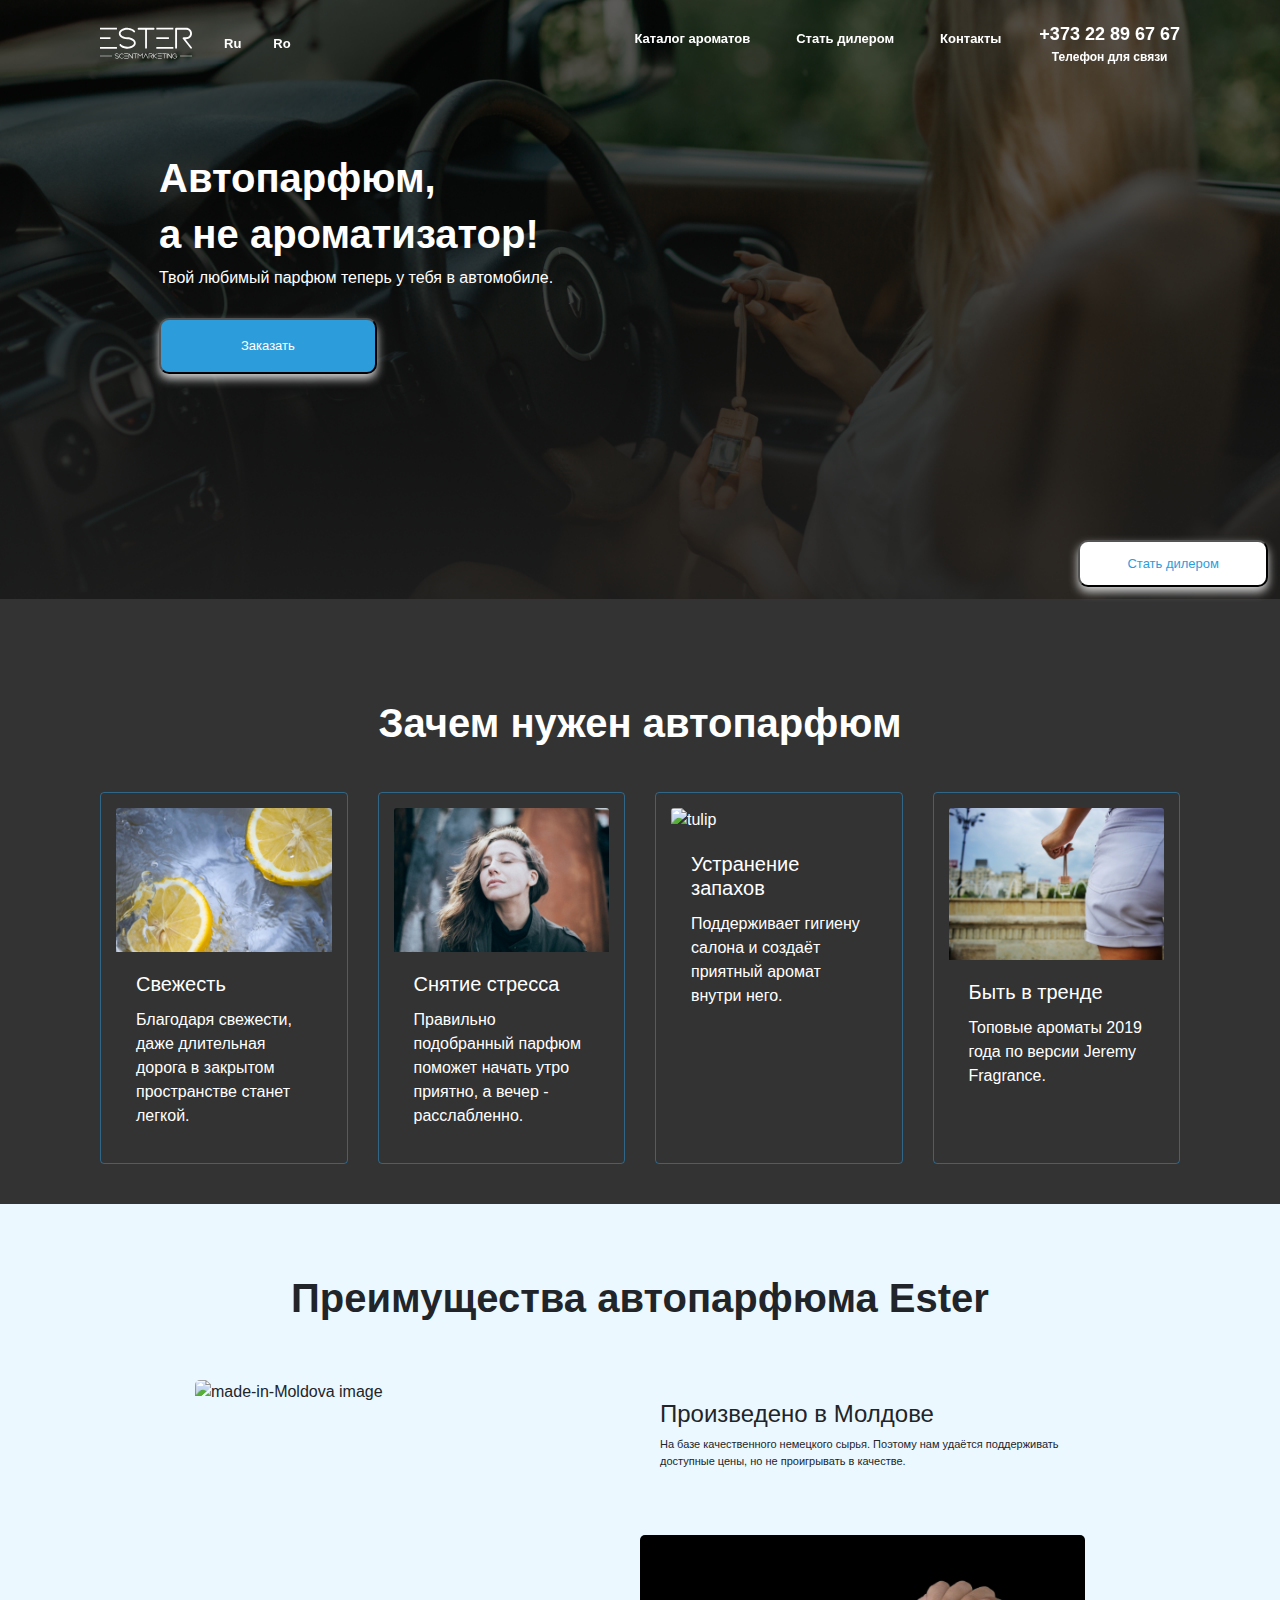
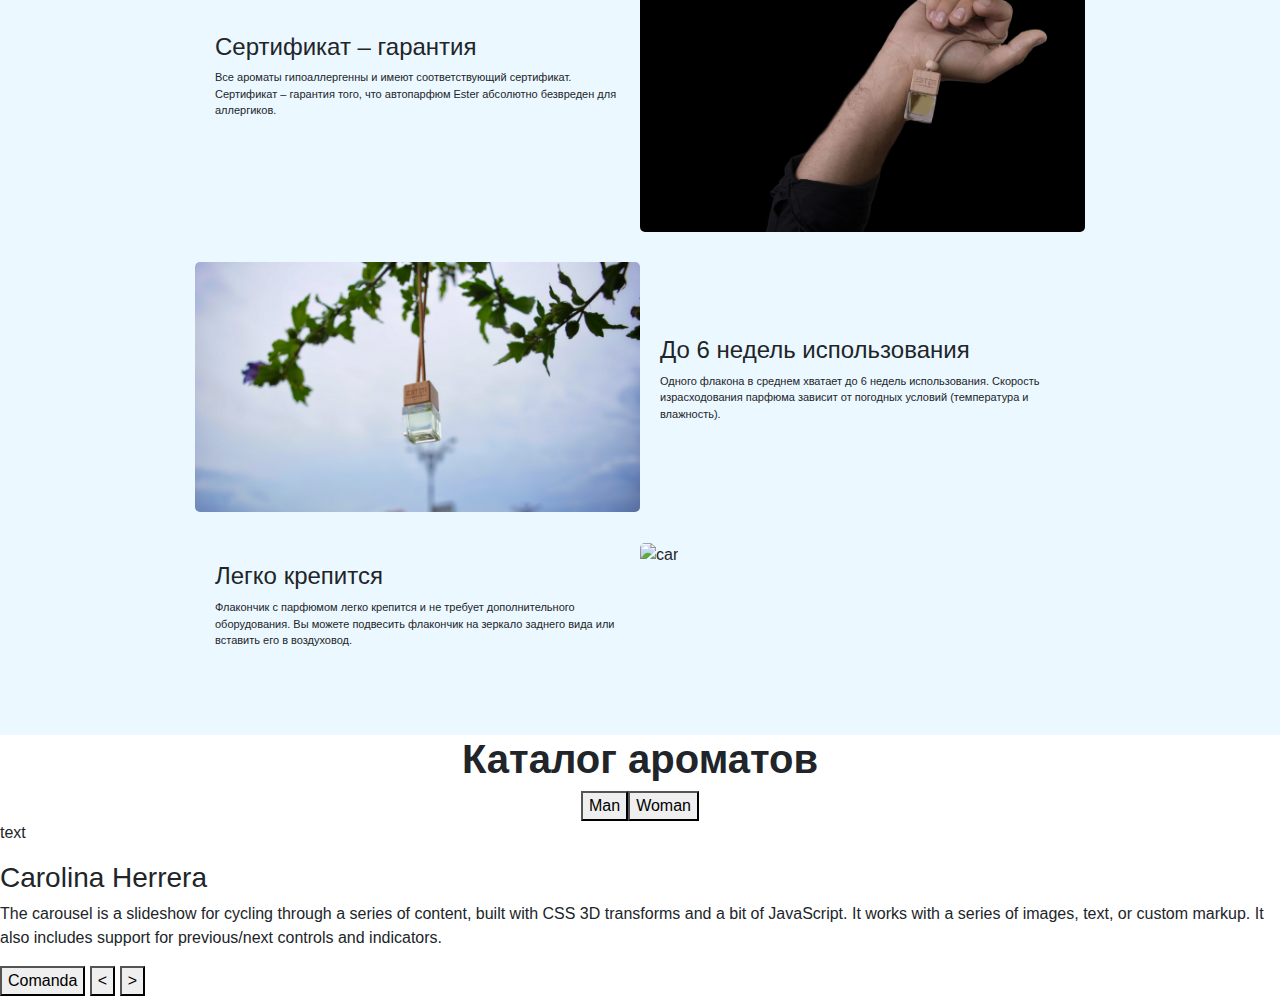
==== index2.html @ f1854788 "init commit" ====
<!doctype html>
<html lang="en">

<head>
  <!-- Required meta tags -->
  <meta charset="utf-8">
  <meta name="viewport" content="width=device-width, initial-scale=1, shrink-to-fit=no">

  <!-- Bootstrap CSS -->
  <link rel="stylesheet" href="https://stackpath.bootstrapcdn.com/bootstrap/4.3.1/css/bootstrap.min.css" integrity="sha384-ggOyR0iXCbMQv3Xipma34MD+dH/1fQ784/j6cY/iJTQUOhcWr7x9JvoRxT2MZw1T" crossorigin="anonymous">
  <link rel="stylesheet" href="css/styles.css">
  <title>Hello, world!</title>
</head>

<body>
  <section id="navigation-bar" class="fixed-top">
    <div class="container">
      <nav class="navbar navbar-expand-lg navigation-menu">
        <a class="navbar-brand" href="#">
          <svg class="logo" width="138" height="47" viewBox="0 0 138 47" fill="none" xmlns="http://www.w3.org/2000/svg">
            <path fill-rule="evenodd" clip-rule="evenodd"
              d="M0 0H25.4104V2.68222H0V0ZM0 14.2157H15.6787V16.898H0V14.2157ZM0 28.5656H25.4104V31.2478H0V28.5656ZM40.954 31.2478C47.9824 31.2478 53.6592 27.4927 53.6592 22.7988C53.6592 17.9708 47.9824 14.2157 40.954 14.2157C35.5475 14.2157 30.952 11.6676 30.952 8.58309C30.952 5.36443 35.5475 2.81633 40.954 2.81633C43.9275 2.81633 46.7659 3.62099 48.7933 5.09621H48.9285C49.334 5.49854 49.7395 6.03499 50.0098 6.30321C50.5504 6.97376 51.4966 7.10787 52.0372 6.70554C52.713 6.30321 52.8482 5.36443 52.4427 4.69388C50.4153 2.14577 46.6308 0.402332 42.4407 0.134111H42.1704C41.7649 0 41.3595 0 40.954 0C33.7904 0 28.2488 3.7551 28.2488 8.58309C28.2488 13.277 33.7904 17.0321 40.954 17.0321C46.2253 17.0321 50.9559 19.7143 50.9559 22.7988C50.9559 25.8834 46.2253 28.4315 40.954 28.4315C37.8452 28.4315 35.0069 27.6268 33.1146 26.2857C32.9794 26.2857 32.9794 26.1516 32.9794 26.1516C32.4388 25.7493 32.1685 25.3469 31.763 24.9446C31.2223 24.2741 30.4114 24.1399 29.7356 24.6764C29.1949 25.0787 29.0597 26.0175 29.4652 26.5539C31.3575 29.2361 35.142 30.9796 39.4672 31.2478H40.954ZM69.0676 31.2478C69.7434 31.2478 70.4192 30.7114 70.4192 29.9067V2.81633H80.286C81.097 2.81633 81.7728 2.14577 81.7728 1.34111C81.7728 0.670554 81.097 0 80.286 0H57.8492C57.0382 0 56.4976 0.670554 56.4976 1.34111C56.4976 2.14577 57.0382 2.81633 57.8492 2.81633H67.716V29.9067C67.716 30.7114 68.2566 31.2478 69.0676 31.2478ZM84.476 0H110.022V2.68222H84.476V0ZM84.476 14.2157H103.399V16.898H84.476V14.2157ZM84.476 28.5656H110.022V31.2478H84.476V28.5656ZM128.133 17.0321H129.35C134.08 17.0321 138 13.277 138 8.58309C138 3.88921 134.08 0 129.35 0H114.076C113.265 0 112.725 0.670554 112.725 1.34111V29.9067C112.725 30.7114 113.265 31.2478 114.076 31.2478C114.887 31.2478 115.563 30.7114 115.563 29.9067V2.81633H129.35C132.594 2.81633 135.162 5.36443 135.162 8.58309C135.162 11.6676 132.594 14.2157 129.35 14.2157H125.16C125.16 14.3499 125.024 14.3499 125.024 14.3499H124.889C124.889 14.3499 124.754 14.3499 124.754 14.484H124.619H124.484C124.484 14.6181 124.484 14.6181 124.349 14.6181V14.7522H124.214C124.214 14.8863 124.214 14.8863 124.078 15.0204V15.2886L123.943 15.4227V15.8251C123.943 15.8251 124.078 15.8251 124.078 15.9592V16.3615C124.214 16.3615 124.214 16.4956 124.214 16.4956L135.567 30.7114C135.837 30.9796 136.108 31.2478 136.648 31.2478C136.919 31.2478 137.189 31.1137 137.459 30.9796C138 30.4431 138.135 29.6385 137.595 28.9679L128.133 17.0321ZM25.1401 46C26.8972 46 28.2488 45.0612 28.2488 43.9883C28.2488 42.7813 26.8972 41.8426 25.1401 41.8426C23.9236 41.8426 22.7071 41.3061 22.7071 40.5015C22.7071 39.8309 23.9236 39.1603 25.1401 39.1603C25.951 39.1603 26.6268 39.2945 27.0323 39.6968C27.1675 39.8309 27.3026 39.965 27.4378 39.965C27.4378 40.0991 27.7081 40.2332 27.8433 40.0991C27.9785 39.965 28.1136 39.6968 27.9785 39.5627C27.4378 39.0262 26.4917 38.4898 25.5455 38.4898H25.4104H25.1401C23.383 38.4898 22.1665 39.4286 22.1665 40.5015C22.1665 41.7085 23.383 42.6472 25.1401 42.6472C26.4917 42.6472 27.573 43.1837 27.573 43.9883C27.573 44.6589 26.4917 45.3294 25.1401 45.3294C24.4643 45.3294 23.7884 45.1953 23.2478 44.793L22.9775 44.5248C22.8423 44.3907 22.572 44.2566 22.4368 44.3907C22.3017 44.5248 22.3017 44.793 22.4368 44.9271C22.8423 45.4636 23.7884 46 24.8697 46H25.1401ZM32.7091 46C33.6552 46 34.7365 45.5977 35.4123 44.9271C35.5475 44.793 35.5475 44.5248 35.4123 44.3907C35.2772 44.2566 35.0069 44.2566 34.8717 44.3907C33.6552 45.5977 31.763 45.5977 30.5465 44.3907C29.3301 43.1837 29.3301 41.3061 30.5465 40.0991C31.763 38.8921 33.7904 38.8921 34.8717 40.0991C35.0069 40.2332 35.2772 40.2332 35.4123 40.0991C35.5475 39.965 35.5475 39.6968 35.4123 39.5627C33.9256 38.0875 31.6278 38.0875 30.0059 39.5627C28.5191 41.0379 28.5191 43.4519 30.0059 44.9271C30.8168 45.5977 31.763 46 32.7091 46ZM42.0353 46C42.1704 46 42.3056 45.8659 42.3056 45.7318C42.3056 45.4636 42.1704 45.3294 42.0353 45.3294H36.4936C36.3585 45.3294 36.2233 45.4636 36.2233 45.7318C36.2233 45.8659 36.3585 46 36.4936 46H42.0353ZM42.0353 42.6472C42.1704 42.6472 42.3056 42.379 42.3056 42.2449C42.3056 42.1108 42.1704 41.8426 42.0353 41.8426H36.4936C36.3585 41.8426 36.2233 42.1108 36.2233 42.2449C36.2233 42.379 36.3585 42.6472 36.4936 42.6472H42.0353ZM42.0353 39.1603C42.1704 39.1603 42.3056 39.0262 42.3056 38.758C42.3056 38.6239 42.1704 38.4898 42.0353 38.4898H36.4936C36.3585 38.4898 36.2233 38.6239 36.2233 38.758C36.2233 39.0262 36.3585 39.1603 36.4936 39.1603H42.0353ZM48.7933 46H48.9285C49.0637 46 49.1988 45.8659 49.1988 45.7318V38.758C49.1988 38.6239 48.9285 38.4898 48.7933 38.4898C48.6582 38.4898 48.3879 38.6239 48.3879 38.758V44.6589L43.6572 38.6239C43.522 38.4898 43.3869 38.4898 43.2517 38.4898C43.1166 38.4898 42.9814 38.6239 42.9814 38.758V45.7318C42.9814 45.8659 43.1166 46 43.3869 46C43.522 46 43.6572 45.8659 43.6572 45.7318V39.8309L48.523 45.8659C48.6582 46 48.6582 46 48.7933 46ZM52.8482 46C52.9833 46 53.2537 45.8659 53.2537 45.7318V39.1603H55.5514C55.8217 39.1603 55.9569 39.0262 55.9569 38.758C55.9569 38.6239 55.8217 38.4898 55.5514 38.4898H50.145C50.0098 38.4898 49.8746 38.6239 49.8746 38.758C49.8746 39.0262 50.0098 39.1603 50.145 39.1603H52.5779V45.7318C52.5779 45.8659 52.713 46 52.8482 46ZM63.7963 46C63.9314 46 64.2018 45.8659 64.2018 45.7318V38.758C64.2018 38.6239 64.0666 38.4898 63.9314 38.4898C63.7963 38.4898 63.6611 38.4898 63.526 38.6239L60.4172 41.7085L57.1734 38.6239C57.0382 38.4898 56.903 38.4898 56.7679 38.4898C56.6327 38.4898 56.6327 38.6239 56.6327 38.758V45.7318C56.6327 45.8659 56.7679 46 56.903 46C57.1734 46 57.3085 45.8659 57.3085 45.7318V39.5627L60.1469 42.5131C60.2821 42.5131 60.2821 42.6472 60.4172 42.6472C60.5524 42.5131 60.5524 42.5131 60.6876 42.5131L63.526 39.6968V45.7318C63.526 45.8659 63.6611 46 63.7963 46ZM72.0411 46H72.1763C72.3115 45.8659 72.4466 45.7318 72.3115 45.5977L68.9324 38.6239C68.7973 38.4898 68.7973 38.4898 68.6621 38.4898C68.5269 38.4898 68.3918 38.4898 68.2566 38.6239L64.8776 45.5977C64.7424 45.7318 64.8776 45.8659 65.0127 46C65.1479 46.1341 65.4182 46 65.4182 45.8659L68.6621 39.5627L71.7708 45.8659C71.7708 46 71.906 46 72.0411 46ZM76.7718 42.6472H77.0421C78.2586 42.6472 79.2047 41.7085 79.2047 40.5015C79.2047 39.4286 78.2586 38.4898 77.0421 38.4898H73.3928C73.2576 38.4898 73.1224 38.6239 73.1224 38.758V45.7318C73.1224 45.8659 73.2576 46 73.3928 46C73.5279 46 73.7982 45.8659 73.7982 45.7318V39.1603H77.0421C77.8531 39.1603 78.5289 39.8309 78.5289 40.5015C78.5289 41.3061 77.8531 41.8426 77.0421 41.8426H76.096V41.9767H75.9608H75.8257V42.5131L78.5289 45.8659C78.6641 46 78.6641 46 78.7992 46H79.0695C79.2047 45.8659 79.2047 45.5977 79.0695 45.4636L76.7718 42.6472ZM85.5573 46C85.6925 46 85.8276 46 85.8276 45.8659C85.9628 45.8659 85.9628 45.7318 85.9628 45.7318C85.9628 45.5977 85.8276 45.4636 85.8276 45.4636L80.8266 42.2449L85.8276 39.0262C85.8276 39.0262 85.9628 38.8921 85.9628 38.758C85.9628 38.758 85.9628 38.6239 85.8276 38.6239C85.8276 38.4898 85.5573 38.3557 85.4221 38.4898L80.5563 41.5743V38.758C80.5563 38.6239 80.4212 38.4898 80.1508 38.4898C80.0157 38.4898 79.8805 38.6239 79.8805 38.758V45.7318C79.8805 45.8659 80.0157 46 80.1508 46C80.4212 46 80.5563 45.8659 80.5563 45.7318V42.9155L85.4221 46H85.5573ZM92.4505 46C92.5857 46 92.7209 45.8659 92.7209 45.7318C92.7209 45.4636 92.5857 45.3294 92.4505 45.3294H86.9089C86.7738 45.3294 86.6386 45.4636 86.6386 45.7318C86.6386 45.8659 86.7738 46 86.9089 46H92.4505ZM92.4505 42.6472C92.5857 42.6472 92.7209 42.379 92.7209 42.2449C92.7209 42.1108 92.5857 41.8426 92.4505 41.8426H86.9089C86.7738 41.8426 86.6386 42.1108 86.6386 42.2449C86.6386 42.379 86.7738 42.6472 86.9089 42.6472H92.4505ZM92.4505 39.1603C92.5857 39.1603 92.7209 39.0262 92.7209 38.758C92.7209 38.6239 92.5857 38.4898 92.4505 38.4898H86.9089C86.7738 38.4898 86.6386 38.6239 86.6386 38.758C86.6386 39.0262 86.7738 39.1603 86.9089 39.1603H92.4505ZM96.5054 46C96.6405 46 96.7757 45.8659 96.7757 45.7318V39.1603H99.2086C99.3438 39.1603 99.6141 39.0262 99.6141 38.758C99.6141 38.6239 99.3438 38.4898 99.2086 38.4898H93.8022C93.5318 38.4898 93.3967 38.6239 93.3967 38.758C93.3967 39.0262 93.5318 39.1603 93.8022 39.1603H96.0999V45.7318C96.0999 45.8659 96.3702 46 96.5054 46ZM100.56 46C100.695 46 100.831 45.8659 100.831 45.7318V38.4898C100.831 38.3557 100.695 38.2216 100.56 38.2216C100.425 38.2216 100.155 38.3557 100.155 38.4898V45.7318C100.155 45.8659 100.425 46 100.56 46ZM107.318 46H107.453C107.589 46 107.724 45.8659 107.724 45.7318V38.758C107.724 38.6239 107.453 38.4898 107.318 38.4898C107.183 38.4898 106.913 38.6239 106.913 38.758V44.6589L102.182 38.6239C102.047 38.4898 101.912 38.4898 101.777 38.4898C101.642 38.4898 101.506 38.6239 101.506 38.758V45.7318C101.506 45.8659 101.642 46 101.912 46C102.047 46 102.182 45.8659 102.182 45.7318V39.8309L107.048 45.8659C107.183 46 107.183 46 107.318 46ZM112.184 46C114.212 46 115.833 44.3907 115.833 42.2449C115.833 41.9767 115.698 41.8426 115.563 41.8426C115.563 41.8426 115.428 41.8426 115.428 41.9767H112.184C111.914 41.9767 111.779 42.1108 111.779 42.2449C111.779 42.5131 111.914 42.6472 112.184 42.6472H115.158C115.023 44.1224 113.671 45.3294 112.184 45.3294C110.427 45.3294 109.075 43.9883 109.075 42.2449C109.075 40.5015 110.427 39.1603 112.184 39.1603C112.995 39.1603 113.671 39.4286 114.347 40.0991C114.482 40.2332 114.617 40.2332 114.752 40.0991C114.887 39.965 114.887 39.6968 114.752 39.5627C114.076 38.8921 113.13 38.4898 112.184 38.4898C110.022 38.4898 108.4 40.0991 108.4 42.2449C108.4 44.3907 110.022 46 112.184 46ZM0 42.5131V41.8426H18.1117V42.5131H0ZM138 41.8426V42.5131H119.888V41.8426H138Z"
              fill="#FEFEFE" />
          </svg>
        </a>
        <a class="nav-link ru-ro" href="#">Ru</a>
        <a class="nav-link ru-ro" href="#">Ro</a>
        <button class="navbar-toggler" type="button" data-toggle="collapse" data-target="#navbarText" aria-controls="navbarText" aria-expanded="false" aria-label="Toggle navigation">
          <span class="navbar-toggler-icon"></span>
        </button>
        <div class="collapse navbar-collapse left-part-navigation" id="navbarText">
          <ul class="navbar-nav ml-auto navigation-elements">
            <li class="nav-item active">
              <a class="nav-link navigation-elements left-part-links" href="#">Каталог ароматов<span class="sr-only">(current)</span></a>
            </li>
            <li class="nav-item">
              <a class="nav-link navigation-elements left-part-links" href="#">Стать дилером</a>
            </li>
            <li class="nav-item">
              <a class="nav-link navigation-elements left-part-links" href="#">Контакты</a>
            </li>
            <li class="nav-item navigation-elements">
              <div class="contact-phone">
                +373 22 89 67 67
              </div>
              <div class="contact">
                Телефон для связи
              </div>
            </li>
          </ul>
        </div>
      </nav>
    </div>
  </section>
  <section id="welcome-part">
    <div class="container">
      <div class="row welcome-text">
        <div class="big-heading col-lg-7">
          <h1>Автопарфюм,</h1>
          <h1> а не ароматизатор!</h1>
          <p>Твой любимый парфюм теперь у тебя в автомобиле.</p>
          <button class="welcome-button" type="submit" name="button">Заказать</button>
        </div>
      </div>


    </div>
    <div class="welcome-button-right d-flex justify-content-end">
      <button type="submit" name="button">Стать дилером</button>
    </div>
  </section>
  <section id="welcome-cards">
    <div class="container">
      <h1 class="cards-title">Зачем нужен автопарфюм</h1>
      <div class="card-deck cards-centering">
        <div class="card cards">
          <img src="images/fruits.png" class="card-img-top" alt="tulip">
          <div class="card-body">
            <h5 class="card-title">Свежесть</h5>
            <p class="card-text">Благодаря свежести, даже длительная дорога в закрытом пространстве станет легкой.</p>
          </div>
        </div>
        <div class="card cards">
          <img src="images/girl.png" class="card-img-top" alt="tulip">
          <div class="card-body">
            <h5 class="card-title">Снятие стресса</h5>
            <p class="card-text">Правильно подобранный парфюм поможет начать утро приятно, а вечер - расслабленно.</p>
          </div>
        </div>
        <div class="w-100 d-none d-sm-block d-md-none">
          <!-- wrap every 2 on sm-->
        </div>
        <div class="card cards">
          <img src="images/car.png" class="card-img-top" alt="tulip">
          <div class="card-body">
            <h5 class="card-title">Устранение запахов</h5>
            <p class="card-text">Поддерживает гигиену салона и создаёт приятный аромат внутри него.</p>
          </div>
        </div>
        <div class="card cards">
          <img src="images/trend.png" class="card-img-top" alt="tulip">
          <div class="card-body">
            <h5 class="card-title">Быть в тренде</h5>
            <p class="card-text">Топовые ароматы 2019 года по версии Jeremy Fragrance.</p>
          </div>
        </div>
      </div>
    </div>
  </section>
  <section id="parfums-advantages">
    <div class="container cards-padding">
      <div class="advantages-title">
        <h1>Преимущества автопарфюма Ester</h1>
      </div>
      <div class="parfum-description">
        <div class="">
          <img class="img-fluid image-rounded" src="images/location.png" alt="made-in-Moldova image">
        </div>
        <div class="text-description">
          <h4>Произведено в Молдове</h4>
          <p>На базе качественного немецкого сырья. Поэтому нам удаётся поддерживать доступные цены, но не проигрывать в качестве.</p>
        </div>
      </div>
      <div class="parfum-description">
        <div class="text-description">
          <h4>Сертификат – гарантия</h4>
          <p>Все ароматы гипоаллергенны и имеют соответствующий сертификат. Сертификат – гарантия того, что автопарфюм Ester абсолютно безвреден для аллергиков.</p>
        </div>
        <div class="">
          <img class="img-fluid image-rounded" src="images/certificate.png" alt="certificate">
        </div>
      </div>
      <div class="parfum-description">
        <div class="">
          <img class="img-fluid image-rounded" src="images/parfum.png" alt="useful">
        </div>
        <div class="text-description">
          <h4>До 6 недель использования</h4>
          <p>Одного флакона в среднем хватает до 6 недель использования. Скорость израсходования парфюма зависит от погодных условий (температура и влажность).</p>
        </div>
      </div>
      <div class="parfum-description">
        <div class="text-description">
          <h4>Легко крепится</h4>
          <p>Флакончик с парфюмом легко крепится и не требует дополнительного оборудования. Вы можете подвесить флакончик на зеркало заднего вида или вставить его в воздуховод.</p>
        </div>
        <div class="">
          <img class="img-fluid image-rounded" src="images/car2.png" alt="car">
        </div>
      </div>
    </div>

  </section>
  <section id="parfum-slider">
    <div class="parfums-slider-heading">
      <h1>Каталог ароматов</h1>
    </div>
    <div class="d-flex flex-row justify-content-center gender-choosing-buttons">
      <button type="submit" name="button">Man</button>
      <button type="submit" name="button">Woman</button>
    </div>
  </section>
  <section id="catalog-slider">
    <div class="catalog-slider d-flex">
      <div class="catalog-image">
        <img src="images/tulip.jpg" alt="">
      </div>
      <div class="catalog-text">
        <p>text</p>
        <h3>Carolina Herrera</h3>
        <p>The carousel is a slideshow for cycling through a series of content, built with CSS 3D transforms and a bit of JavaScript. It works with a series of images, text, or custom markup. It also includes support for previous/next controls and
          indicators.</p>
        <button type="submit" name="button">Comanda</button>
        <button class="previous-button" type="submit" name="button">
          < </button> <button class="next-button" type="submit" name="button">>
        </button>
      </div>
    </div>
    <div class="catalog-slider d-none">
      <div class="catalog-image">
        <img src="images/tulip.jpg" alt="">
      </div>
      <div class="catalog-text">
        <p>text</p>
        <h3>Carolina Herrera</h3>
        <p>The ... built with CSS 3D transforms and a bit of JavaScript. It works with a series of images, text, or custom markup. It also includes support for previous/next controls and
          indicators.</p>
        <button type="submit" name="button">Comanda</button>
        <button class="previous-button" type="submit" name="button">
          < </button> <button class="next-button" type="submit" name="button">>
        </button>
      </div>
    </div>
  </section>



  <!-- Optional JavaScript -->
  <!-- jQuery first, then Popper.js, then Bootstrap JS -->
  <script src="https://code.jquery.com/jquery-3.3.1.slim.min.js" integrity="sha384-q8i/X+965DzO0rT7abK41JStQIAqVgRVzpbzo5smXKp4YfRvH+8abtTE1Pi6jizo" crossorigin="anonymous"></script>
  <script src="https://cdnjs.cloudflare.com/ajax/libs/popper.js/1.14.7/umd/popper.min.js" integrity="sha384-UO2eT0CpHqdSJQ6hJty5KVphtPhzWj9WO1clHTMGa3JDZwrnQq4sF86dIHNDz0W1" crossorigin="anonymous"></script>
  <script src="https://stackpath.bootstrapcdn.com/bootstrap/4.3.1/js/bootstrap.min.js" integrity="sha384-JjSmVgyd0p3pXB1rRibZUAYoIIy6OrQ6VrjIEaFf/nJGzIxFDsf4x0xIM+B07jRM" crossorigin="anonymous"></script>
  <script src="index.js" charset="utf-8"></script>
</body>

</html>
---- css/styles.css ----
body {
  font-family: 'Montserrat', sans-serif;
}

h1 {
  font-weight: 600;
}

/* WELCOME PART*/
#welcome-part {
  background-image: url("../images/welcome-image.png");
  background-color: #808000;
  background-size: cover;
}

.navigation-menu {
  background-color: transparent;
  font-size: 13px;
  padding: 15px;
  font-weight: 600;
}

#navigation-bar.scrolled {
  background-color: #333333 !important;
  transition: background-color 200ms linear;
}

.logo {
  width: 92px;
}

.ru-ro {
  color: white;
}

.navigation-elements {
  color: white;
}

.left-part-links {
  margin-right: 30px;
}

.contact-phone {
  font-size: 18px;
}

.contact {
  font-size: 12px;
  text-align: center;
}

.welcome-text {
  padding: 100px 35px;
  color: white;
}

.welcome-button {
  font-size: 13px;
  color: white;
  background: #2D9CDB;
  border-radius: 10px;
  padding: 16px 80px;
  margin-top: 12px;
  box-shadow: 0 5px 10px 0 lightgrey;
}

.big-heading {
  padding: 54px;
}

.welcome-button-right button {
  font-size: 13px;
  color: #2D9CDB;
  background: white;
  border-radius: 10px;
  padding: 12px 47px;
  box-shadow: 0 5px 10px 0 lightgrey;
  margin: 12px;
}

/*WELCOME PART CARDS*/
#welcome-cards {
  background-color: #333333;
  padding: 40px 0;
}

.cards {
  background-color: transparent;
  color: white;
  border: 1px solid rgba(45, 156, 219, 0.5);
  padding: 15px;
}

.cards-padding {
  padding: 20px 125px;
}

.cards-title {
  color: white;
  text-align: center;
  margin-bottom: 45px;
  margin-top: 60px;
}

.cards-centering {
  margin: 0 auto;
}

/*ADVANTAGES PART*/
#parfums-advantages {
  background-color: #ECF8FF;
}

.advantages-title {
  text-align: center;
  padding: 50px 60px;
}

.parfum-description {
  display: grid;
  grid-template-columns: 1fr 1fr;
  margin-bottom: 30px;
}

.image-rounded {
  border-radius: 5px;
}

.text-description {
  padding: 20px;
  font-size: 11px;
  margin: auto;
}

/*SLIDER HEADING*/

.parfums-slider-heading {
  text-align: center;
}
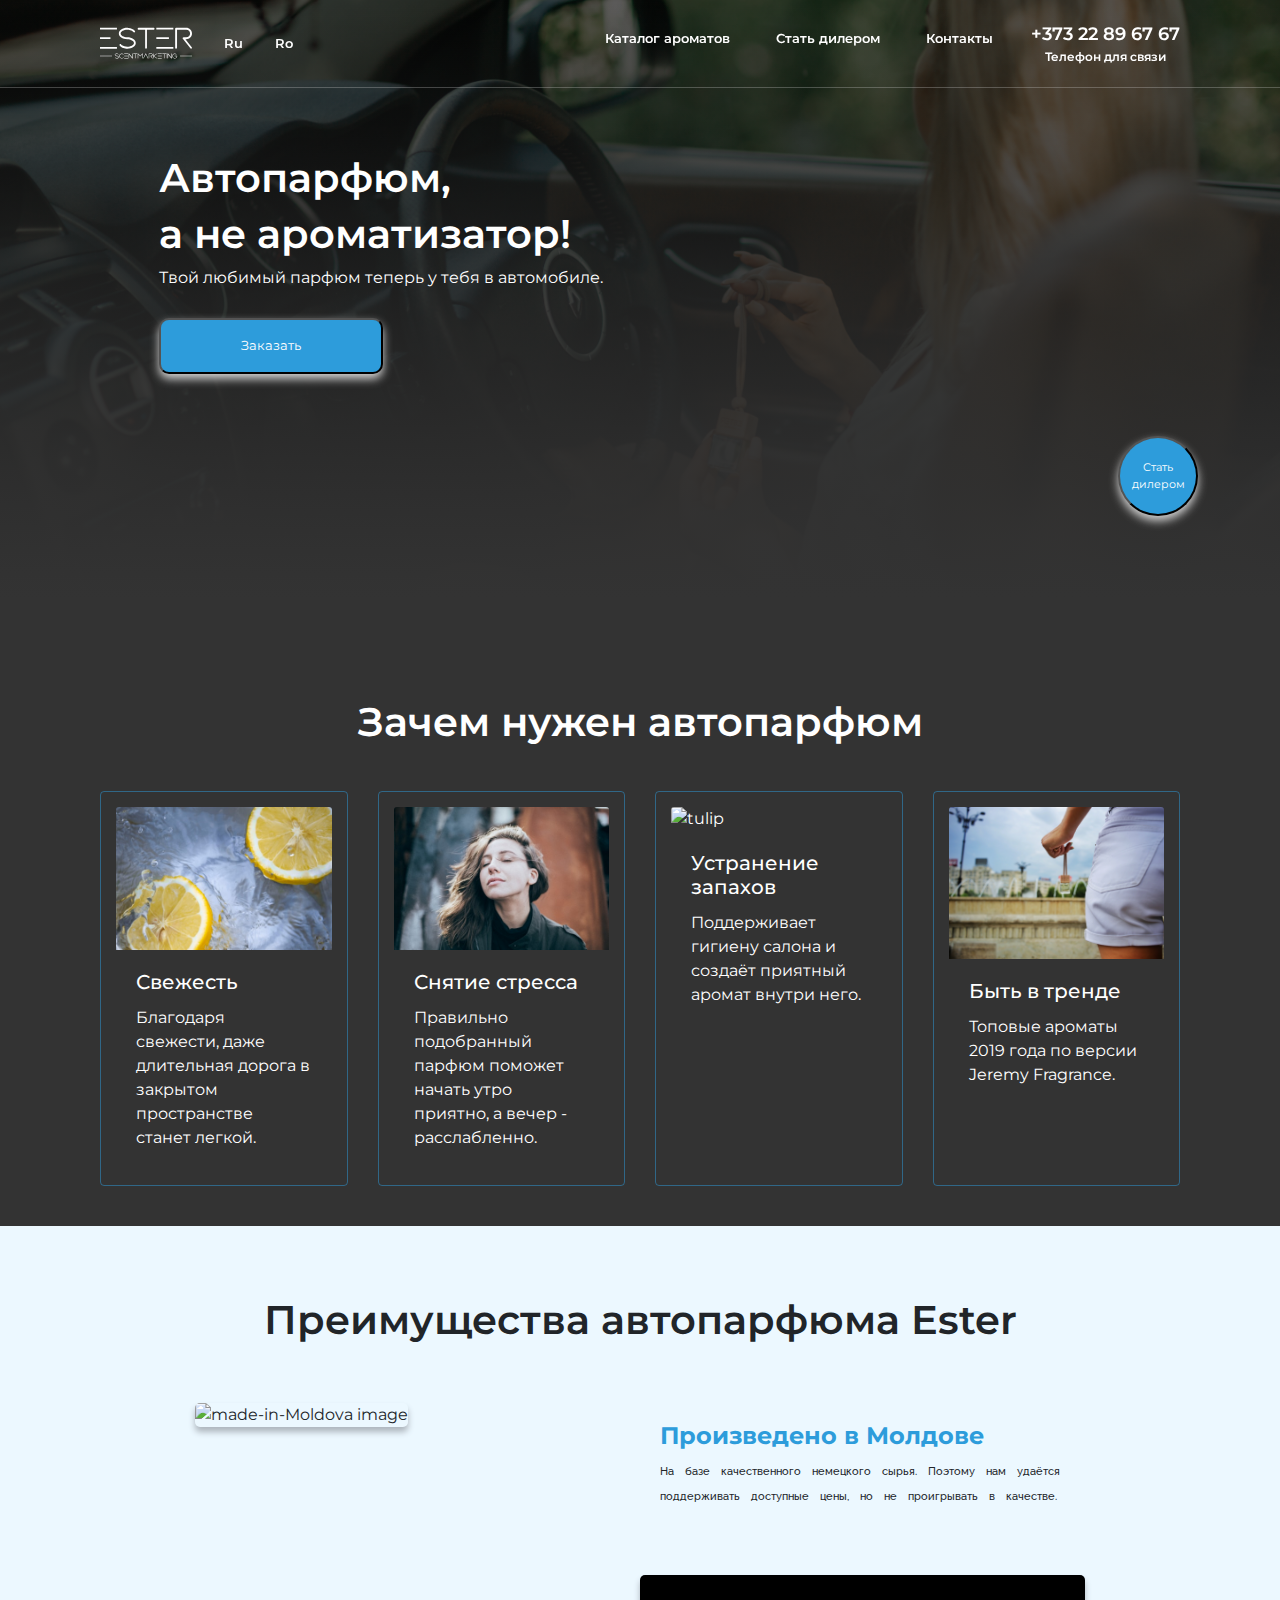
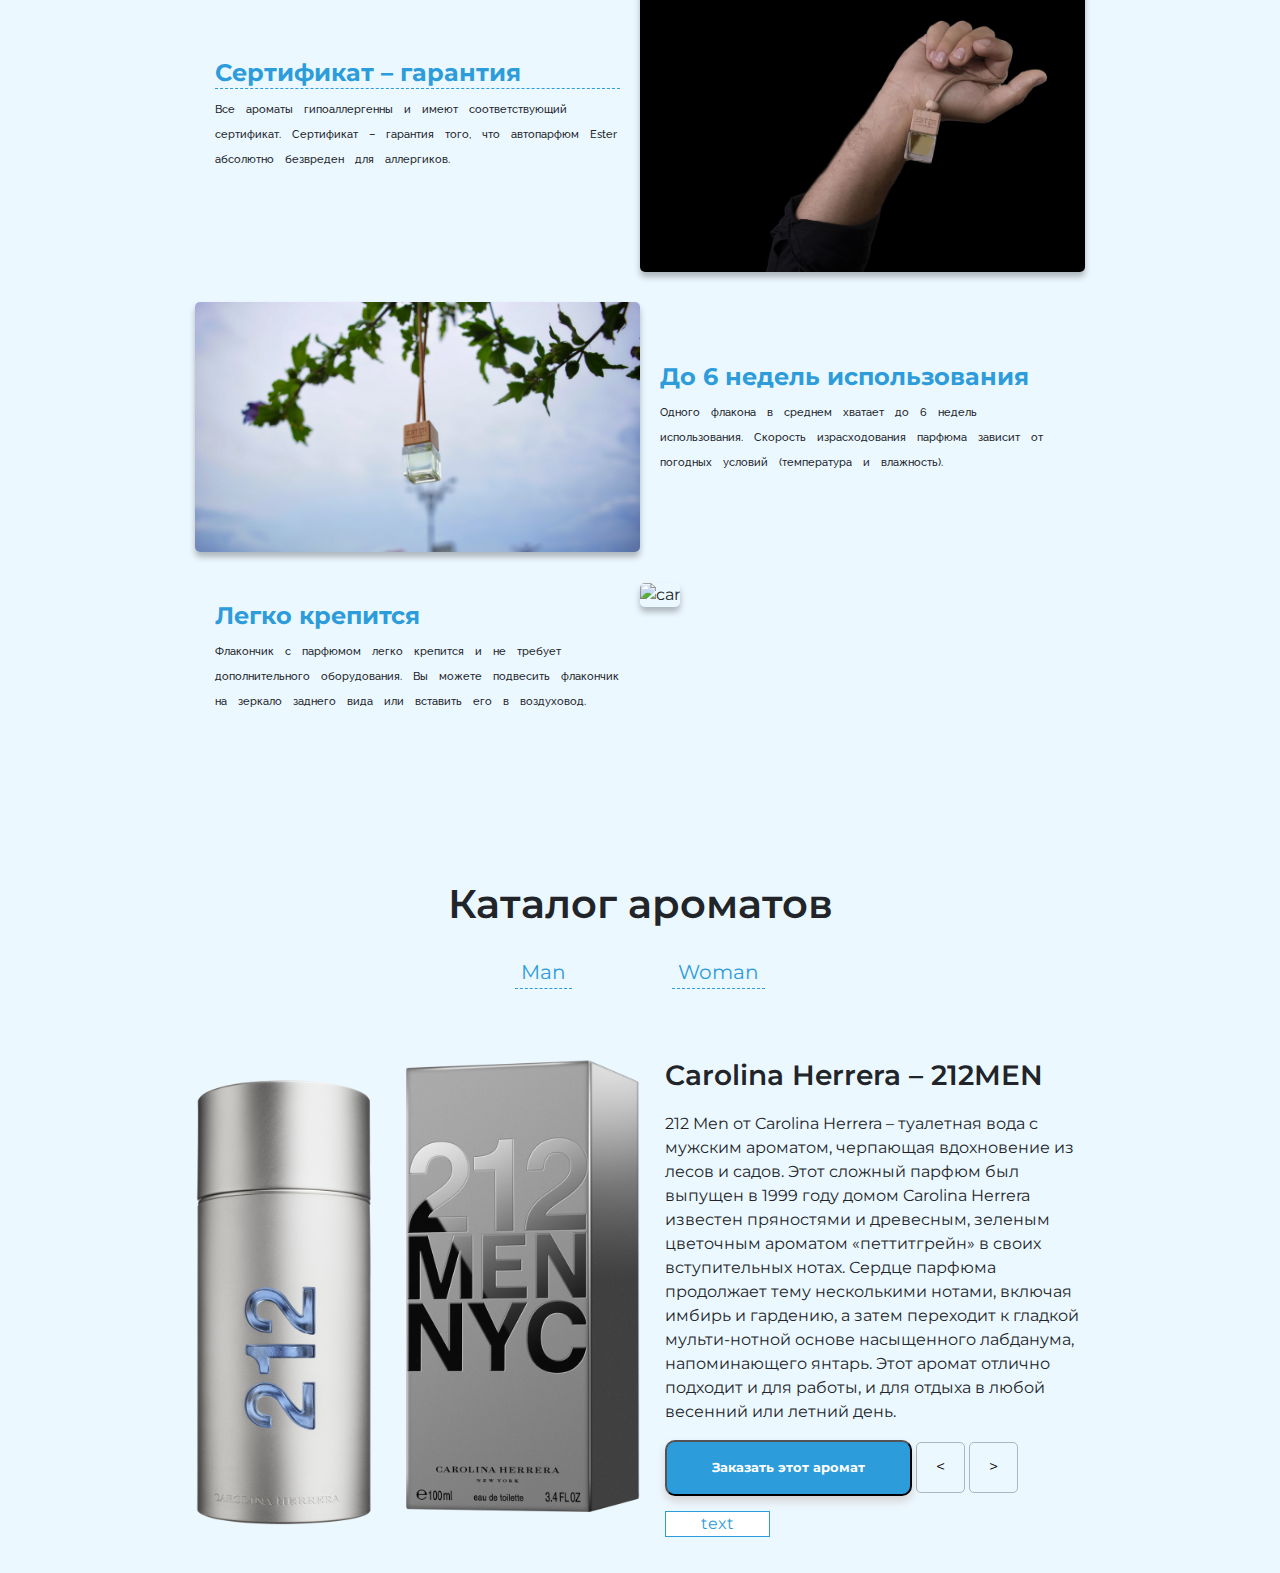
==== commit 6522f82f: "first-6 sections update" ====
--- a/index2.html
+++ b/index2.html
@@ -8,6 +8,7 @@
 
   <!-- Bootstrap CSS -->
   <link rel="stylesheet" href="https://stackpath.bootstrapcdn.com/bootstrap/4.3.1/css/bootstrap.min.css" integrity="sha384-ggOyR0iXCbMQv3Xipma34MD+dH/1fQ784/j6cY/iJTQUOhcWr7x9JvoRxT2MZw1T" crossorigin="anonymous">
+  <link href="https://fonts.googleapis.com/css?family=Montserrat:400,500,600,700|Raleway:400,500,600&display=swap" rel="stylesheet">
   <link rel="stylesheet" href="css/styles.css">
   <title>Hello, world!</title>
 </head>
@@ -62,11 +63,9 @@
           <button class="welcome-button" type="submit" name="button">Заказать</button>
         </div>
       </div>
-
-
-    </div>
-    <div class="welcome-button-right d-flex justify-content-end">
-      <button type="submit" name="button">Стать дилером</button>
+      <div class="welcome-button-right">
+        <button type="submit" name="button">Стать дилером</button>
+      </div>
     </div>
   </section>
   <section id="welcome-cards">
@@ -108,7 +107,7 @@
     </div>
   </section>
   <section id="parfums-advantages">
-    <div class="container cards-padding">
+    <div class="container cards-carousel-padding">
       <div class="advantages-title">
         <h1>Преимущества автопарфюма Ester</h1>
       </div>
@@ -123,7 +122,7 @@
       </div>
       <div class="parfum-description">
         <div class="text-description">
-          <h4>Сертификат – гарантия</h4>
+          <h4 class="certificate-click-line">Сертификат – гарантия</h4>
           <p>Все ароматы гипоаллергенны и имеют соответствующий сертификат. Сертификат – гарантия того, что автопарфюм Ester абсолютно безвреден для аллергиков.</p>
         </div>
         <div class="">
@@ -151,46 +150,53 @@
     </div>
 
   </section>
-  <section id="parfum-slider">
-    <div class="parfums-slider-heading">
-      <h1>Каталог ароматов</h1>
-    </div>
-    <div class="d-flex flex-row justify-content-center gender-choosing-buttons">
-      <button type="submit" name="button">Man</button>
-      <button type="submit" name="button">Woman</button>
+  <section id="parfum-catalog-head">
+    <div class="container">
+      <div class="catalog-title">
+        <h1>Каталог ароматов</h1>
+      </div>
+      <div class="d-flex flex-row justify-content-center ">
+        <button class="gender-choosing-buttons" type="submit" name="button">Man</button>
+        <button class="gender-choosing-buttons" type="submit" name="button">Woman</button>
+      </div>
     </div>
   </section>
   <section id="catalog-slider">
-    <div class="catalog-slider d-flex">
-      <div class="catalog-image">
-        <img src="images/tulip.jpg" alt="">
-      </div>
-      <div class="catalog-text">
-        <p>text</p>
-        <h3>Carolina Herrera</h3>
-        <p>The carousel is a slideshow for cycling through a series of content, built with CSS 3D transforms and a bit of JavaScript. It works with a series of images, text, or custom markup. It also includes support for previous/next controls and
-          indicators.</p>
-        <button type="submit" name="button">Comanda</button>
-        <button class="previous-button" type="submit" name="button">
-          < </button> <button class="next-button" type="submit" name="button">>
-        </button>
-      </div>
-    </div>
-    <div class="catalog-slider d-none">
-      <div class="catalog-image">
-        <img src="images/tulip.jpg" alt="">
-      </div>
-      <div class="catalog-text">
-        <p>text</p>
-        <h3>Carolina Herrera</h3>
-        <p>The ... built with CSS 3D transforms and a bit of JavaScript. It works with a series of images, text, or custom markup. It also includes support for previous/next controls and
-          indicators.</p>
-        <button type="submit" name="button">Comanda</button>
-        <button class="previous-button" type="submit" name="button">
-          < </button> <button class="next-button" type="submit" name="button">>
-        </button>
-      </div>
-    </div>
+    <div class="container cards-carousel-padding">
+      <div class="catalog-sliders">
+        <div class="catalog-image">
+          <img class="img-fluid" src="images/carolina-herrera.png" alt="carolina-herrera-parfum">
+        </div>
+        <div class="catalog-text">
+          <h3>Carolina Herrera – 212MEN</h3>
+          <p class="catalog-text-p-1">212 Men от Carolina Herrera – туалетная вода с мужским ароматом, черпающая вдохновение из лесов и садов. Этот сложный парфюм был выпущен в 1999 году домом Carolina Herrera известен пряностями и древесным, зеленым
+            цветочным ароматом
+            «петтитгрейн» в своих вступительных нотах. Сердце парфюма продолжает тему несколькими нотами, включая имбирь и гардению, а затем переходит к гладкой мульти-нотной основе насыщенного лабданума, напоминающего янтарь. Этот аромат отлично
+            подходит и для работы, и для отдыха в любой весенний или летний день.</p>
+          <button class="catalog-slider-button" type="submit" name="button">Заказать этот аромат</button>
+          <button class="previous-button vector-button" type="submit" name="button">
+            < </button> <button class="next-button vector-button" type="submit" name="button">>
+          </button>
+          <p class="catalog-text-p-2">text</p>
+        </div>
+      </div>
+      <div class="catalog-slider d-none">
+        <div class="catalog-image">
+          <img src="images/tulip.jpg" alt="">
+        </div>
+        <div class="catalog-text">
+          <p>text</p>
+          <h3>Carolina Herrera</h3>
+          <p>The ... built with CSS 3D transforms and a bit of JavaScript. It works with a series of images, text, or custom markup. It also includes support for previous/next controls and
+            indicators.</p>
+          <button type="submit" name="button">Comanda</button>
+          <button class="previous-button" type="submit" name="button">
+            < </button> <button class="next-button" type="submit" name="button">>
+          </button>
+        </div>
+      </div>
+    </div>
+
   </section>
 
 
--- a/css/styles.css
+++ b/css/styles.css
@@ -2,8 +2,13 @@
   font-family: 'Montserrat', sans-serif;
 }
 
-h1 {
+h1, h3 {
   font-weight: 600;
+}
+
+h4 {
+  color: #2D9CDB;
+  font-weight: bold;
 }
 
 /* WELCOME PART*/
@@ -11,6 +16,30 @@
   background-image: url("../images/welcome-image.png");
   background-color: #808000;
   background-size: cover;
+  position: relative;
+  padding-bottom: 70px;
+}
+
+#welcome-part::before {
+  content: "";
+  position: absolute;
+  top: 0;
+  bottom: 0;
+  left: 0;
+  right: 0;
+  background: -moz-linear-gradient(top, rgba(51, 51, 51, 0) 0%, rgba(51, 51, 51, 1) 100%);
+  background: -webkit-linear-gradient(top, rgba(51, 51, 51, 0) 0%, rgba(51, 51, 51, 1) 100%);
+  background: linear-gradient(to bottom, rgba(51, 51, 51, 0) 0%, rgba(51, 51, 51, 1) 100%);
+}
+
+#welcome-part .container {
+  position: relative;
+}
+
+.welcome-button-right {
+  position: absolute;
+  bottom: 0;
+  right: 0;
 }
 
 .navigation-menu {
@@ -18,6 +47,12 @@
   font-size: 13px;
   padding: 15px;
   font-weight: 600;
+}
+
+#navigation-bar {
+  border-bottom: solid;
+  border-color: #d3d3d34a;
+  border-width: 1px;
 }
 
 #navigation-bar.scrolled {
@@ -70,13 +105,15 @@
 }
 
 .welcome-button-right button {
-  font-size: 13px;
-  color: #2D9CDB;
-  background: white;
-  border-radius: 10px;
-  padding: 12px 47px;
+  font-size: 11px;
+  border-radius: 70px;
+  width: 80px;
+  height: 80px;
+  color: white;
+  background: #2D9CDB;
   box-shadow: 0 5px 10px 0 lightgrey;
   margin: 12px;
+  text-align: center;
 }
 
 /*WELCOME PART CARDS*/
@@ -92,7 +129,7 @@
   padding: 15px;
 }
 
-.cards-padding {
+.cards-carousel-padding {
   padding: 20px 125px;
 }
 
@@ -124,6 +161,7 @@
 }
 
 .image-rounded {
+  box-shadow: 0 5px 6px 0 #adb5bd;
   border-radius: 5px;
 }
 
@@ -133,8 +171,85 @@
   margin: auto;
 }
 
+.text-description p {
+  font-family: 'Raleway', sans-serif;
+  font-weight: 500;
+  word-spacing: 8px;
+  line-height: 25px;
+}
+
+.certificate-click-line {
+  border: none;
+  border-bottom: dashed;
+  border-color: #2D9CDB;
+  border-width: 1px;
+}
+
 /*SLIDER HEADING*/
-
-.parfums-slider-heading {
-  text-align: center;
-}
+#parfum-catalog-head {
+  padding: 80px 0 30px;
+  background-color: #ECF8FF;
+}
+
+.catalog-title {
+  text-align: center;
+}
+
+.gender-choosing-buttons {
+  background-color: transparent;
+  border: none;
+  border-bottom: dashed;
+  border-width: 1px;
+  margin: 20px 50px;
+  font-size: 20px;
+  color: #2D9CDB;
+}
+
+/*SLIDERS CAROUSEL*/
+#catalog-slider {
+  background-color: #ECF8FF;
+}
+
+.catalog-sliders {
+  display: grid;
+  grid-template-columns: 1fr 1fr;
+}
+
+.catalog-text {
+  padding-left: 25px;
+}
+
+.catalog-text-p-1 {
+  padding-top: 12px;
+}
+
+.catalog-text-p-2 {
+  border: solid;
+  width: 25%;
+  margin-top: 15px;
+  background-color: #FFFFFF;
+  text-align: center;
+  border-color: #2D9CDB;
+  border-width: 1px;
+  color: #2D9CDB;
+}
+
+.catalog-slider-button {
+  font-weight: bold;
+  font-size: 13px;
+  color: white;
+  background: #2D9CDB;
+  border-radius: 10px;
+  padding: 16px 45px;
+  box-shadow: 0 5px 10px 0 lightgrey;
+}
+
+.vector-button {
+  background-color: transparent;
+  width: 49px;
+  height: 51px;
+  border-radius: 5px;
+  border: solid;
+  border-width: 1px;
+  border-color: rgba(34, 34, 34, 0.3);
+}
